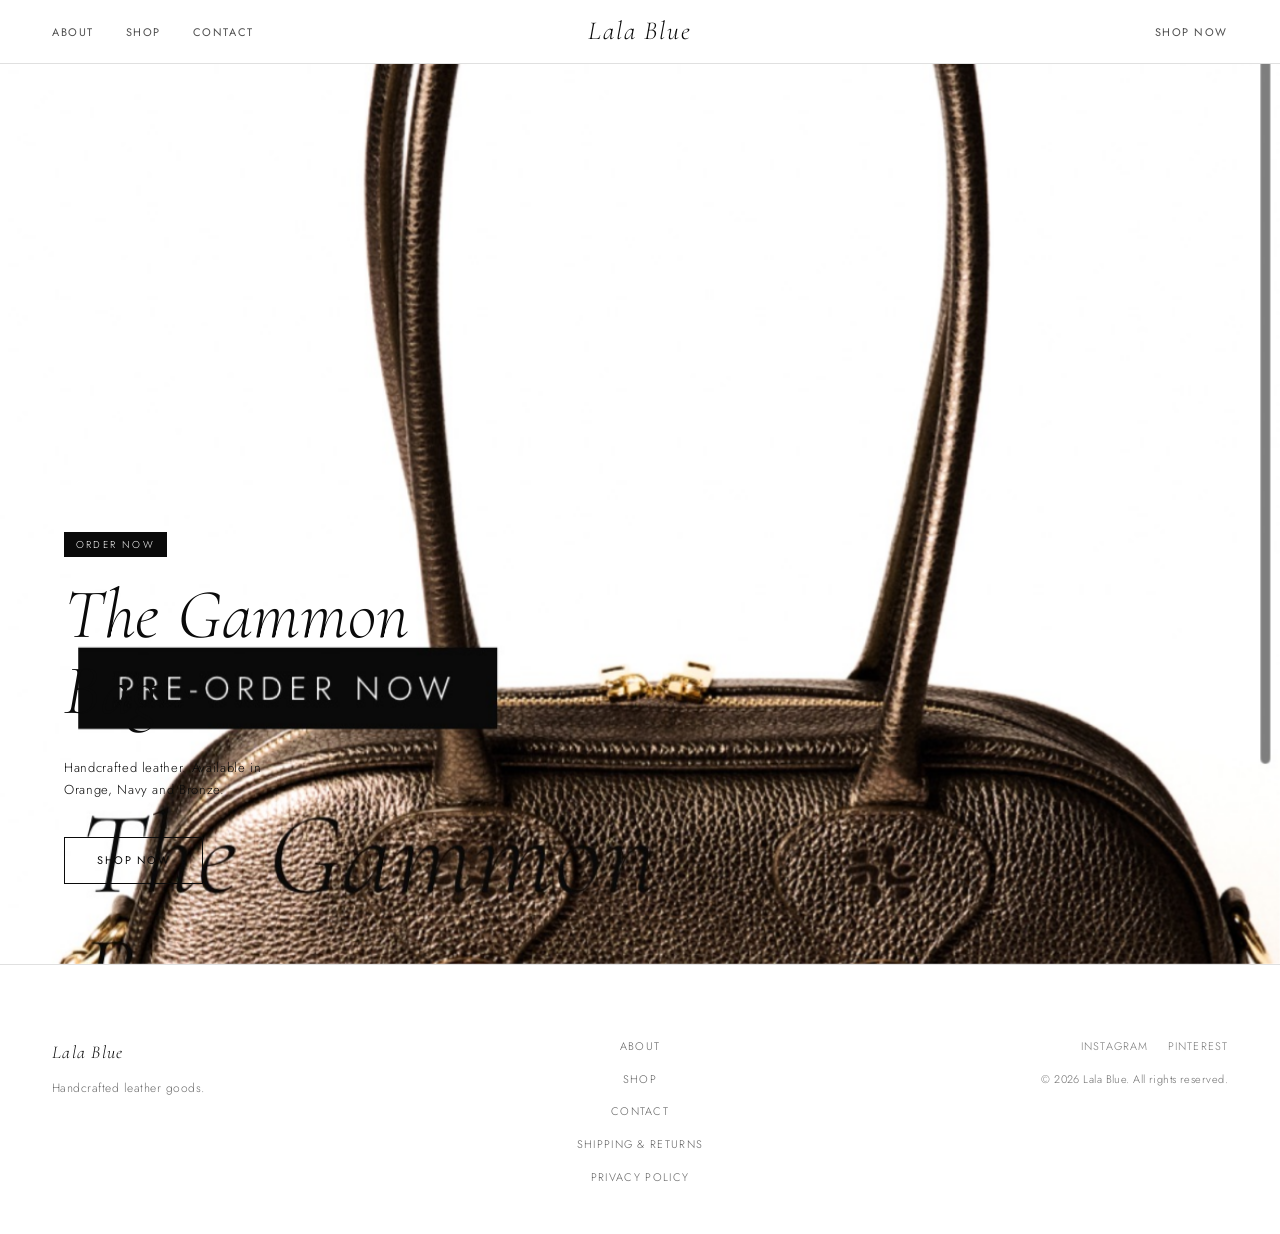
==== index.html @ 986caadf "jpg to jpeg" ====
<!DOCTYPE html>
<html lang="en">
<head>
    <meta charset="UTF-8">
    <meta name="viewport" content="width=device-width, initial-scale=1.0">
    <title>Lala Blue — The Gammon Bag</title>
    <meta name="description" content="The Gammon Bag by Lala Blue. Order now. Available in Orange, Navy and Bronze.">
    <link rel="stylesheet" href="css/base.css">
    <link rel="stylesheet" href="css/layout.css">
    <style>
        html, body { overscroll-behavior: none; }

        .logo-text {
            font-family: var(--serif);
            font-size: 26px;
            font-weight: 300;
            font-style: italic;
            letter-spacing: 0.07em;
            color: var(--text);
            transition: opacity 0.35s ease;
            white-space: nowrap;
        }
        .logo a {
            position: relative;
            display: inline-flex;
            align-items: center;
            justify-content: center;
            height: 44px;
        }
        .logo-hover-img {
            position: absolute;
            top: 50%;
            left: 50%;
            transform: translate(-50%, -50%);
            height: 72px;
            width: auto;
            object-fit: contain;
            opacity: 0;
            transition: opacity 0.35s ease;
            pointer-events: none;
        }
        .logo a:hover .logo-text      { opacity: 0; }
        .logo a:hover .logo-hover-img { opacity: 1; }

        .hero {
            position: relative;
            width: 100%;
            height: 100vh;
            min-height: 600px;
            margin-top: var(--header-h);
            overflow: hidden;
            background: var(--bg);
        }
        .hero-image {
            position: absolute;
            inset: 0;
        }
        .hero-image img {
            width: 100%;
            height: 100%;
            object-fit: cover;
            object-position: center;
            display: block;
        }
        .hero-content {
            position: absolute;
            bottom: 80px;
            left: 64px;
            color: var(--text);
            max-width: 520px;
            z-index: 2;
        }

        .newsletter { background: #ffffff !important; border-top: 1px solid var(--border) !important; border-bottom: none !important; }
        .newsletter h3 { color: var(--text) !important; }
        .newsletter p { color: var(--muted) !important; }
        .newsletter-form input { color: var(--text) !important; }
        .newsletter-form input::placeholder { color: var(--muted) !important; }
        .newsletter-form button { color: var(--text) !important; }
        .newsletter-form { border-bottom-color: var(--border) !important; }

        @media (max-width: 768px) {
                    .hero {
                height: 100svh;
            }
            .hero-content {
                bottom: 30px;
                left: 20px;
                right: 20px;
                background: rgba(255,255,255,0.85);
                padding: 16px 20px;
                backdrop-filter: blur(4px);
            }
            .hero-content h1 {
                font-size: 32px;
                margin-bottom: 10px;
            }
            .hero-content p {
                font-size: 13px;
                margin-bottom: 20px;
            }
        }
    </style>
</head>
<body>

<header class="site-header" id="site-header">
    <div class="header-inner">
        <nav class="nav-left">
            <ul>
                <li><a href="about.html">About</a></li>
                <li><a href="shop.html">Shop</a></li>
                <li><a href="contact.html">Contact</a></li>
            </ul>
        </nav>
        <div class="logo">
            <a href="index.html" aria-label="Lala Blue">
                <span class="logo-text">Lala Blue</span>
                <img src="assets/images/logo-poster.png" alt="Lala Blue" class="logo-hover-img">
            </a>
        </div>
        <nav class="nav-right">
            <ul><li><a href="shop.html">Shop Now</a></li></ul>
        </nav>
        <button class="hamburger" id="hamburger" aria-label="Menu">
            <span></span><span></span><span></span>
        </button>
    </div>
</header>

<nav class="mobile-nav" id="mobile-nav">
    <a href="about.html">About</a>
    <a href="shop.html">Shop</a>
    <a href="contact.html">Contact</a>
</nav>

<section class="hero">
    <div class="hero-image fade-in">
        <img src="assets/images/front-page.jpeg" alt="The Gammon Bag in Bronze">
    </div>
    <div class="hero-content">
        <div class="hero-label fade-up d1">Order Now</div>
        <h1 class="fade-up d2">The Gammon<br>Bag</h1>
        <p class="fade-up d3">Handcrafted leather. Available in<br>Orange, Navy and Bronze.</p>
        <a href="shop.html" class="btn fade-up d4">Shop Now</a>
    </div>
</section>

<footer class="site-footer">
    <div class="footer-inner">
        <div class="footer-brand">
            <span class="logo-text">Lala Blue</span>
            <p class="footer-tagline">Handcrafted leather goods.</p>
        </div>
        <nav class="footer-nav">
            <a href="about.html">About</a>
            <a href="shop.html">Shop</a>
            <a href="contact.html">Contact</a>
            <a href="shipping-returns.html">Shipping &amp; Returns</a>
            <a href="shipping-returns.html#privacy">Privacy Policy</a>
        </nav>
        <div class="footer-right">
            <div class="footer-social">
                <a href="https://www.instagram.com/lalablueofficial/" target="_blank" rel="noopener">Instagram</a>
                <a href="https://www.pinterest.com/lalablueofficial/" target="_blank" rel="noopener">Pinterest</a>
            </div>
            <p class="footer-copy">© 2026 Lala Blue. All rights reserved.</p>
        </div>
    </div>
</footer>

<script src="js/main.js"></script>
</body>
</html>
---- css/base.css ----
@import url('https://fonts.googleapis.com/css2?family=Cormorant+Garamond:ital,wght@0,300;0,400;1,300;1,400&family=Jost:wght@300;400;500&display=swap');
 
:root {
    --bg:          #ffffff;
    --bg-alt:      #f5f5f5;
    --bg-dark:     #0a0a0a;
    --text:        #0a0a0a;
    --text-inv:    #ffffff;
    --muted:       #6b6b6b;
    --border:      #e0e0e0;
    --border-dark: #222222;
    --accent:      #0a0a0a;
    --saffron:     #0a0a0a;
 
    --max-width: 1360px;
    --header-h:  64px;
 
    --sans:  'Jost', sans-serif;
    --serif: 'Cormorant Garamond', serif;
 
    --nav-size:   11px;
    --body-size:  15px;
    --title-size: clamp(40px, 5.5vw, 74px);
 
    --spacing-xl: 140px;
    --spacing-lg: 96px;
    --spacing-md: 56px;
    --spacing-sm: 32px;
 
    --ease: cubic-bezier(0.25, 0.46, 0.45, 0.94);
}
 
*, *::before, *::after { margin: 0; padding: 0; box-sizing: border-box; }
html { font-size: 16px; -webkit-font-smoothing: antialiased; scroll-behavior: smooth; }
 
body {
    font-family: var(--sans);
    font-weight: 300;
    background: var(--bg);
    color: var(--text);
    font-size: var(--body-size);
    line-height: 1.7;
}
 
img { width: 100%; height: 100%; display: block; object-fit: cover; }
a { text-decoration: none; color: inherit; }
ul { list-style: none; }
button, input, textarea, select { font-family: inherit; font-size: inherit; }
 
@keyframes fadeUp {
    from { opacity: 0; transform: translateY(22px); }
    to   { opacity: 1; transform: translateY(0); }
}
@keyframes fadeIn {
    from { opacity: 0; }
    to   { opacity: 1; }
}
 
.fade-up { animation: fadeUp 0.9s var(--ease) both; }
.fade-in { animation: fadeIn 1.2s var(--ease) both; }
.d1 { animation-delay: 0.08s; }
.d2 { animation-delay: 0.22s; }
.d3 { animation-delay: 0.38s; }
.d4 { animation-delay: 0.56s; }
.d5 { animation-delay: 0.72s; }
---- css/layout.css ----
.site-header {
    position: fixed; top: 0; left: 0; right: 0; z-index: 200;
    height: var(--header-h); padding: 0 52px;
    background: var(--bg); border-bottom: 1px solid var(--border);
    transition: box-shadow 0.4s var(--ease);
}
.site-header.scrolled { box-shadow: 0 1px 20px rgba(0,0,0,0.06); }
 
.header-inner {
    max-width: var(--max-width); height: 100%; margin: 0 auto;
    display: grid; grid-template-columns: 1fr auto 1fr; align-items: center;
}
 
.nav-left ul, .nav-right ul { display: flex; align-items: center; gap: 32px; }
.nav-right ul { justify-content: flex-end; }
 
.nav-left a, .nav-right a {
    font-size: var(--nav-size); font-weight: 400; letter-spacing: 0.14em;
    text-transform: uppercase; color: var(--text); opacity: 0.72; transition: opacity 0.2s;
}
.nav-left a:hover, .nav-right a:hover { opacity: 0.32; }
 
.logo { text-align: center; }
.logo-text {
    font-family: var(--serif); font-size: 22px; font-weight: 300;
    font-style: italic; letter-spacing: 0.07em; color: var(--text);
}
 
.hamburger {
    display: none; flex-direction: column; gap: 5px;
    background: none; border: none; cursor: pointer; padding: 6px;
}
.hamburger span { display: block; width: 22px; height: 1px; background: var(--text); transition: all 0.3s; }
.hamburger.open span:nth-child(1) { transform: translateY(6px) rotate(45deg); }
.hamburger.open span:nth-child(2) { opacity: 0; }
.hamburger.open span:nth-child(3) { transform: translateY(-6px) rotate(-45deg); }
 
.mobile-nav {
    display: none; position: fixed; inset: var(--header-h) 0 0 0;
    background: var(--bg); z-index: 190; flex-direction: column;
    align-items: center; justify-content: center; gap: 36px;
    border-top: 1px solid var(--border);
}
.mobile-nav.open { display: flex; }
.mobile-nav a { font-family: var(--serif); font-size: 32px; font-style: italic; font-weight: 300; letter-spacing: 0.04em; }
 
 
/* HERO */
.hero {
    position: relative; width: 100%; height: 100vh; min-height: 600px;
    margin-top: var(--header-h); overflow: hidden; background: var(--bg-alt);
}
.hero-image { position: absolute; inset: 0; }
.hero-image img { width: 100%; height: 100%; object-fit: cover; object-position: center top; }
 
.hero-content { position: absolute; bottom: 80px; left: 64px; color: var(--text); max-width: 520px; }
.hero-label {
    display: inline-block; font-size: 10px; letter-spacing: 0.22em; text-transform: uppercase;
    background: var(--text); color: var(--text-inv); padding: 4px 12px; margin-bottom: 20px;
}
.hero-content h1 {
    font-family: var(--serif); font-size: var(--title-size); font-weight: 300; font-style: italic;
    line-height: 1.08; margin-bottom: 28px; letter-spacing: 0.01em; color: var(--text);
}
.hero-content p {
    font-size: 13px; letter-spacing: 0.05em; opacity: 0.65;
    margin-bottom: 36px; color: var(--text); max-width: 340px;
}
.btn {
    display: inline-block; padding: 13px 32px; border: 1px solid var(--text);
    font-size: 11px; font-weight: 400; text-transform: uppercase; letter-spacing: 0.14em;
    color: var(--text); transition: background 0.28s var(--ease), color 0.28s var(--ease);
}
.btn:hover { background: var(--text); color: var(--text-inv); }
.btn-dark { border-color: var(--text); color: var(--text); background: transparent; }
.btn-dark:hover { background: var(--text); color: var(--text-inv); }
 
.hero-scroll {
    position: absolute; bottom: 36px; right: 52px;
    display: flex; align-items: center; gap: 12px;
    font-size: 10px; letter-spacing: 0.18em; text-transform: uppercase;
    color: var(--text); opacity: 0.4;
}
.hero-scroll::before { content: ''; display: block; width: 40px; height: 1px; background: currentColor; }
 
 
/* PRODUCT SPOTLIGHT */
.product-spotlight { padding: var(--spacing-xl) 52px; }
.spotlight-inner {
    max-width: var(--max-width); margin: 0 auto;
    display: grid; grid-template-columns: 1fr 1fr; gap: 80px; align-items: start;
}
 
.spotlight-gallery { display: grid; grid-template-columns: 1fr 1fr; gap: 12px; }
.gallery-main { grid-column: 1 / -1; aspect-ratio: 4/3; overflow: hidden; background: var(--bg-alt); }
.gallery-thumb {
    aspect-ratio: 1/1; overflow: hidden; background: var(--bg-alt);
    cursor: pointer; position: relative;
}
.gallery-thumb::after { content: ''; position: absolute; inset: 0; background: rgba(0,0,0,0); transition: background 0.3s; }
.gallery-thumb:hover::after { background: rgba(0,0,0,0.05); }
.gallery-thumb img, .gallery-main img { transition: transform 0.6s var(--ease); }
.gallery-thumb:hover img { transform: scale(1.04); }
 
.spotlight-info { position: sticky; top: calc(var(--header-h) + 48px); padding-top: 16px; }
.product-eyebrow { font-size: 10px; letter-spacing: 0.22em; text-transform: uppercase; color: var(--muted); margin-bottom: 16px; font-weight: 400; }
.product-title { font-family: var(--serif); font-size: clamp(32px, 3.5vw, 52px); font-weight: 300; font-style: italic; line-height: 1.1; margin-bottom: 12px; }
.product-price-display { font-size: 18px; font-weight: 300; letter-spacing: 0.04em; color: var(--text); margin-bottom: 32px; }
.product-desc { font-size: 14px; color: var(--muted); line-height: 1.85; margin-bottom: 40px; max-width: 420px; }
 
.details-section { margin-bottom: 40px; }
.detail-row { display: flex; justify-content: space-between; align-items: center; padding: 14px 0; border-top: 1px solid var(--border); cursor: pointer; }
.detail-row:last-child { border-bottom: 1px solid var(--border); }
.detail-label { font-size: 11px; letter-spacing: 0.12em; text-transform: uppercase; font-weight: 400; }
.detail-toggle { font-size: 18px; color: var(--muted); user-select: none; }
.detail-body { max-height: 0; overflow: hidden; transition: max-height 0.4s var(--ease), padding 0.3s; }
.detail-body.open { max-height: 600px; padding-bottom: 16px; }
.detail-body p, .detail-body li { font-size: 13px; color: var(--muted); line-height: 1.9; }
.detail-body ul { padding-left: 16px; list-style: disc; }
 
.add-to-cart {
    width: 100%; padding: 16px; background: var(--text); color: var(--text-inv);
    border: none; font-size: 11px; font-weight: 400; letter-spacing: 0.2em;
    text-transform: uppercase; cursor: pointer; transition: background 0.28s var(--ease); margin-bottom: 14px;
}
.add-to-cart:hover { background: #444; }
 
.inquiry-link {
    display: block; text-align: center; font-size: 11px; letter-spacing: 0.12em;
    text-transform: uppercase; color: var(--muted); text-decoration: underline;
    text-underline-offset: 3px; transition: color 0.2s; margin-top: 20px;
}
.inquiry-link:hover { color: var(--text); }
 
 
/* DETAIL STRIP */
.detail-strip { background: var(--bg-dark); padding: var(--spacing-md) 52px; overflow: hidden; }
.strip-inner { max-width: var(--max-width); margin: 0 auto; display: grid; grid-template-columns: repeat(3, 1fr); gap: 2px; }
.strip-item { aspect-ratio: 4/5; overflow: hidden; background: #111; position: relative; }
.strip-item img { transition: transform 0.7s var(--ease); }
.strip-item:hover img { transform: scale(1.05); }
.strip-caption { position: absolute; bottom: 24px; left: 24px; color: var(--text-inv); font-size: 11px; letter-spacing: 0.16em; text-transform: uppercase; opacity: 0.7; }
 
 
/* BRAND STORY */
.brand-story {
    padding: var(--spacing-xl) 52px; display: grid; grid-template-columns: 1fr 1fr;
    gap: 100px; align-items: center; max-width: var(--max-width); margin: 0 auto;
}
.story-eyebrow { font-size: 10px; letter-spacing: 0.22em; text-transform: uppercase; color: var(--muted); margin-bottom: 20px; }
.story-headline { font-family: var(--serif); font-size: clamp(28px, 3vw, 44px); font-weight: 300; font-style: italic; line-height: 1.2; margin-bottom: 24px; }
.story-body { font-size: 14px; color: var(--muted); line-height: 1.95; margin-bottom: 36px; }
.story-image { aspect-ratio: 3/4; overflow: hidden; background: var(--bg-alt); }
 
 
/* NEWSLETTER */
.newsletter { background: var(--bg-dark); padding: var(--spacing-lg) 52px; text-align: center; }
.newsletter-inner { max-width: 560px; margin: 0 auto; }
.newsletter h3 { font-family: var(--serif); font-size: clamp(26px, 3vw, 40px); font-weight: 300; font-style: italic; color: var(--text-inv); margin-bottom: 14px; }
.newsletter p { font-size: 13px; color: rgba(255,255,255,0.5); letter-spacing: 0.04em; margin-bottom: 40px; }
.newsletter-form { display: flex; border-bottom: 1px solid rgba(255,255,255,0.3); padding-bottom: 8px; max-width: 420px; margin: 0 auto; }
.newsletter-form input { flex: 1; border: none; outline: none; background: transparent; font-size: 13px; font-weight: 300; padding: 6px 0; color: var(--text-inv); }
.newsletter-form input::placeholder { color: rgba(255,255,255,0.35); }
.newsletter-form button { border: none; background: none; color: var(--text-inv); font-size: 11px; letter-spacing: 0.14em; text-transform: uppercase; cursor: pointer; padding-left: 20px; opacity: 0.7; transition: opacity 0.2s; white-space: nowrap; }
.newsletter-form button:hover { opacity: 1; }
 
 
/* FOOTER */
.site-footer { padding: 72px 52px 48px; border-top: 1px solid var(--border); }
.footer-inner { max-width: var(--max-width); margin: 0 auto; display: grid; grid-template-columns: 1fr 1fr 1fr; align-items: start; gap: 48px; }
.footer-brand { min-width: 0; }
.footer-brand .logo-text { font-size: 18px; }
.footer-tagline { font-size: 12px; color: var(--muted); margin-top: 10px; letter-spacing: 0.04em; }
.footer-nav { display: flex; flex-direction: column; align-items: center; gap: 14px; }
.footer-nav a { font-size: 11px; text-transform: uppercase; letter-spacing: 0.12em; opacity: 0.65; transition: opacity 0.2s; white-space: nowrap; }
.footer-nav a:hover { opacity: 1; }
.footer-right { display: flex; flex-direction: column; align-items: flex-end; gap: 14px; }
.footer-social { display: flex; gap: 20px; }
.footer-social a { font-size: 11px; letter-spacing: 0.1em; text-transform: uppercase; opacity: 0.55; transition: opacity 0.2s; }
.footer-social a:hover { opacity: 1; }
.footer-copy { font-size: 11px; color: var(--muted); letter-spacing: 0.04em; }
.footer-divider { grid-column: 1 / -1; border: none; border-top: 1px solid var(--border); margin-top: 16px; }
 
 
/* RESPONSIVE */
@media (max-width: 1100px) {
    .spotlight-inner { grid-template-columns: 1fr; gap: 48px; }
    .spotlight-info { position: static; }
    .brand-story { grid-template-columns: 1fr; gap: 48px; }
    .footer-inner { grid-template-columns: 1fr 1fr; grid-template-rows: auto auto; gap: 32px; }
    .footer-brand { grid-column: 1; grid-row: 1; }
    .footer-right  { grid-column: 2; grid-row: 1; align-items: flex-end; }
    .footer-nav    { grid-column: 1 / -1; grid-row: 2; flex-direction: row; flex-wrap: wrap; align-items: flex-start; gap: 14px 28px; }
    .footer-divider { grid-column: 1 / -1; grid-row: 3; }
}
 
@media (max-width: 768px) {
    .site-header { padding: 0 24px; }
    .nav-left { display: none; }
    .hamburger { display: flex; }
    .header-inner { grid-template-columns: auto 1fr auto; }
    .logo { justify-self: center; }
    .nav-right ul { gap: 18px; }
    .hero-content { left: 28px; bottom: 60px; }
    .hero-scroll { display: none; }
    .product-spotlight, .brand-story, .newsletter, .site-footer { padding-left: 24px; padding-right: 24px; }
    .strip-inner { grid-template-columns: 1fr; }
    .strip-item { aspect-ratio: 16/9; }
    .footer-inner { grid-template-columns: 1fr; text-align: center; }
    .footer-right { align-items: center; }
    .footer-nav { flex-direction: row; flex-wrap: wrap; justify-content: center; }
}
 
@media (max-width: 500px) {
    .spotlight-gallery { grid-template-columns: 1fr; }
    .gallery-main { aspect-ratio: 1/1; }
}
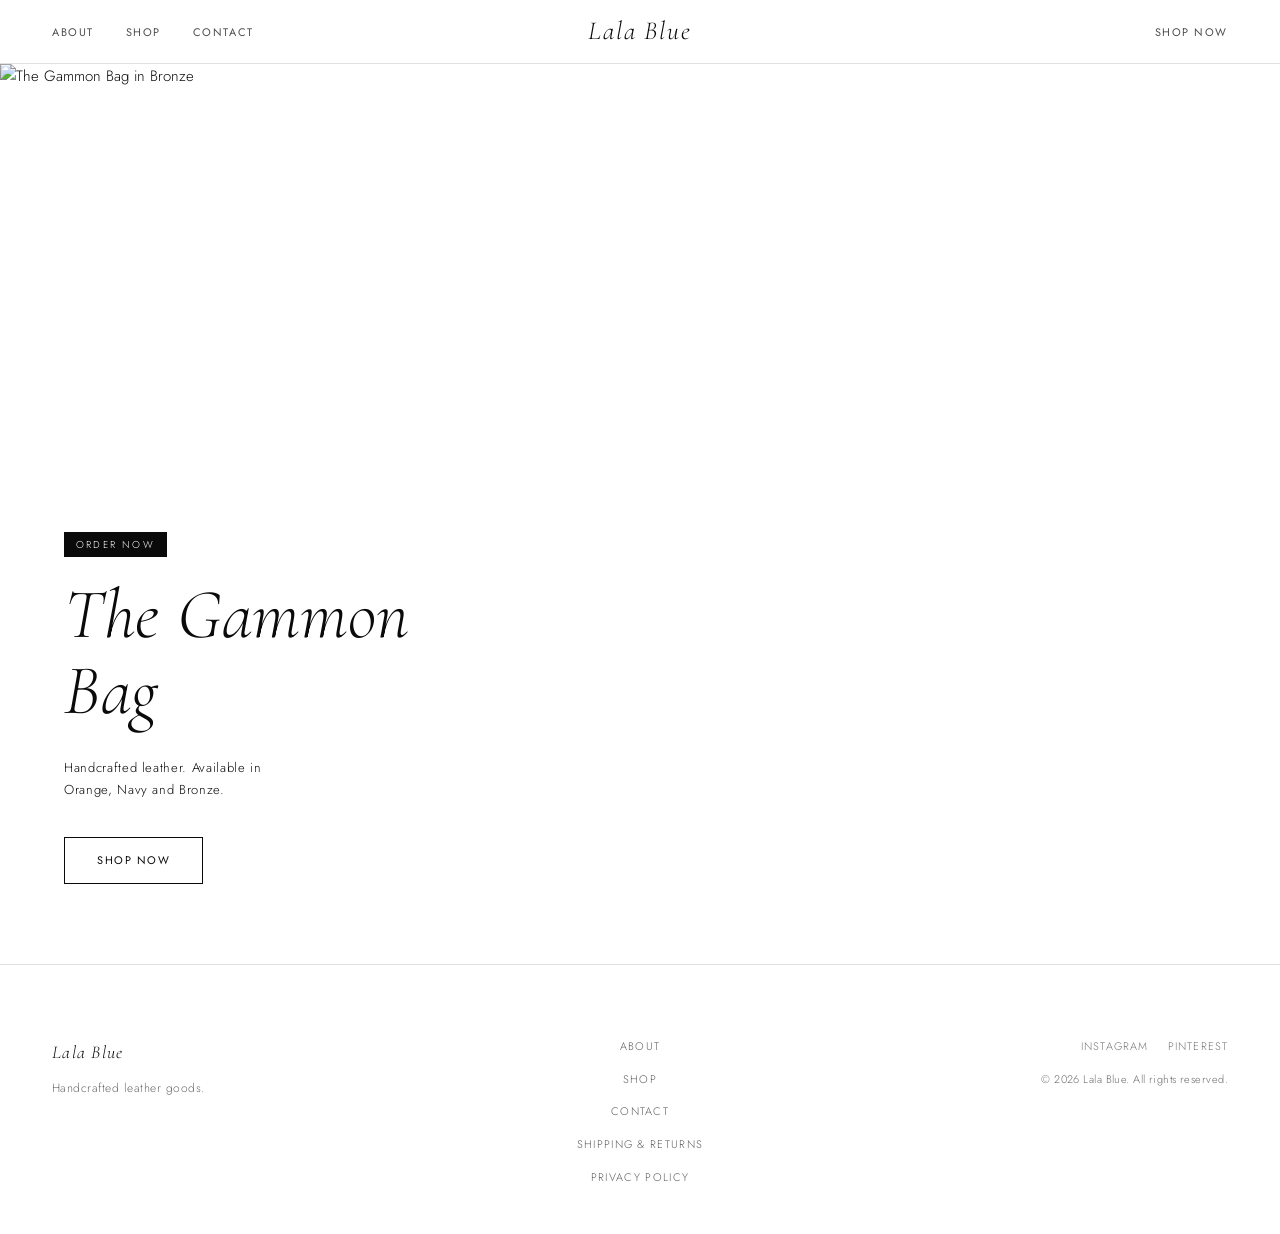
==== commit 44431dad: "jpg" ====
--- a/index.html
+++ b/index.html
@@ -136,7 +136,7 @@
 
 <section class="hero">
     <div class="hero-image fade-in">
-        <img src="assets/images/front-page.jpeg" alt="The Gammon Bag in Bronze">
+        <img src="assets/images/front-page.jpg" alt="The Gammon Bag in Bronze">
     </div>
     <div class="hero-content">
         <div class="hero-label fade-up d1">Order Now</div>
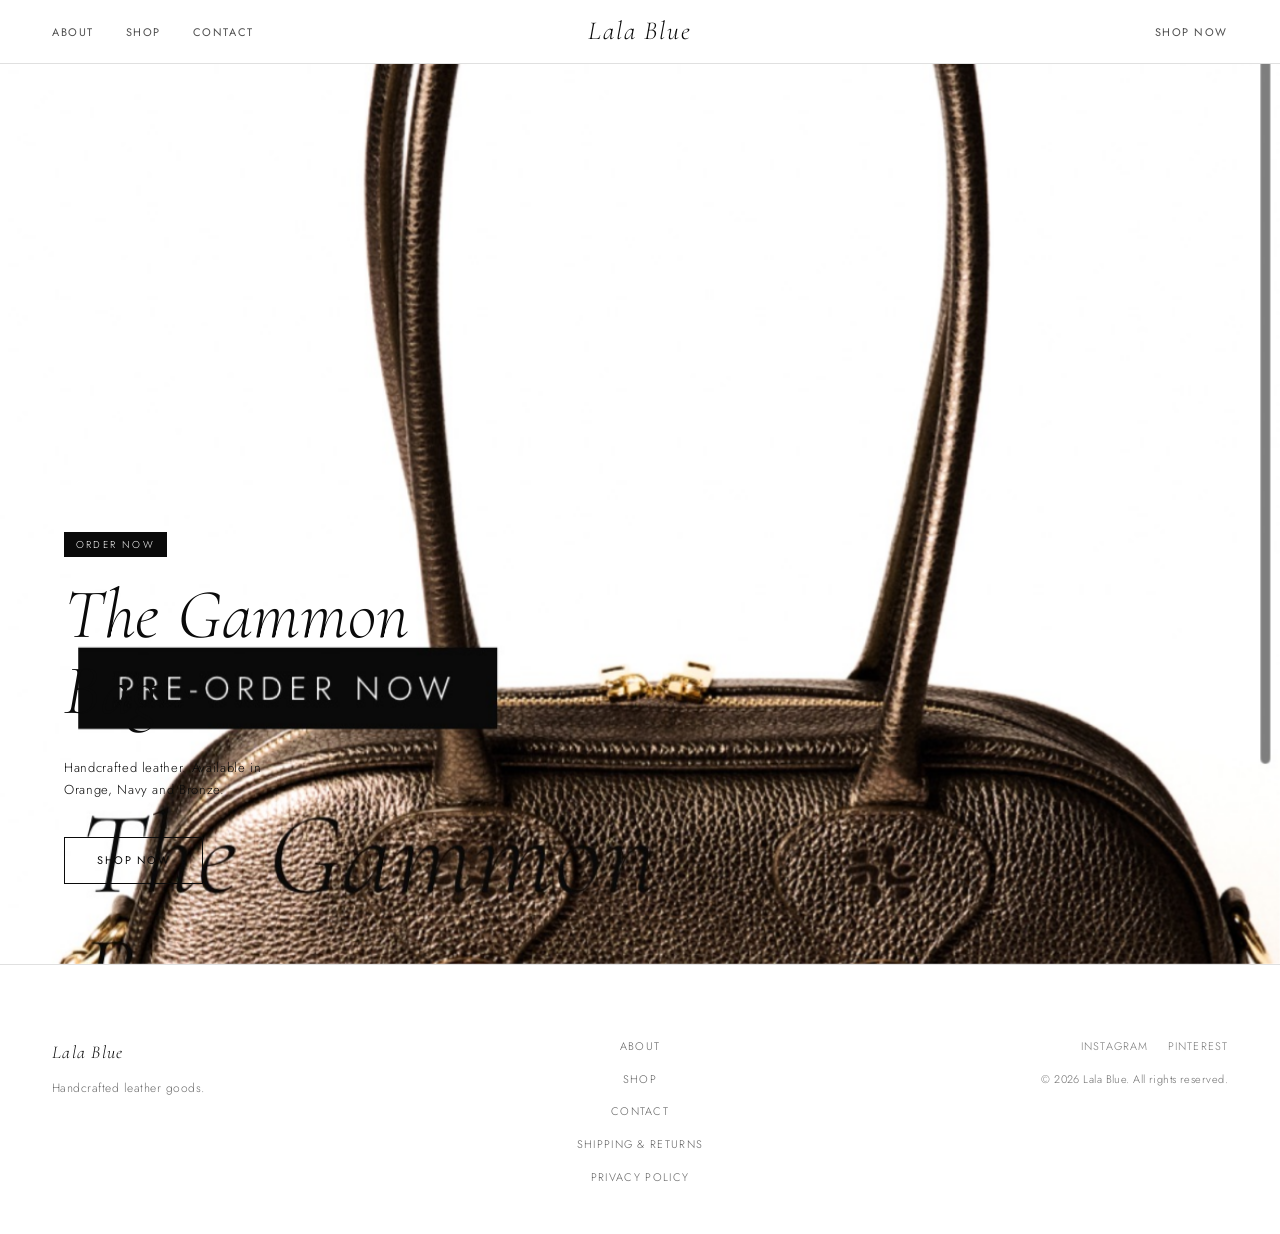
==== commit 0888731e: "jpg to jpeg - correct format" ====
--- a/index.html
+++ b/index.html
@@ -136,7 +136,7 @@
 
 <section class="hero">
     <div class="hero-image fade-in">
-        <img src="assets/images/front-page.jpg" alt="The Gammon Bag in Bronze">
+        <img src="assets/images/front-page.jpeg" alt="The Gammon Bag in Bronze">
     </div>
     <div class="hero-content">
         <div class="hero-label fade-up d1">Order Now</div>
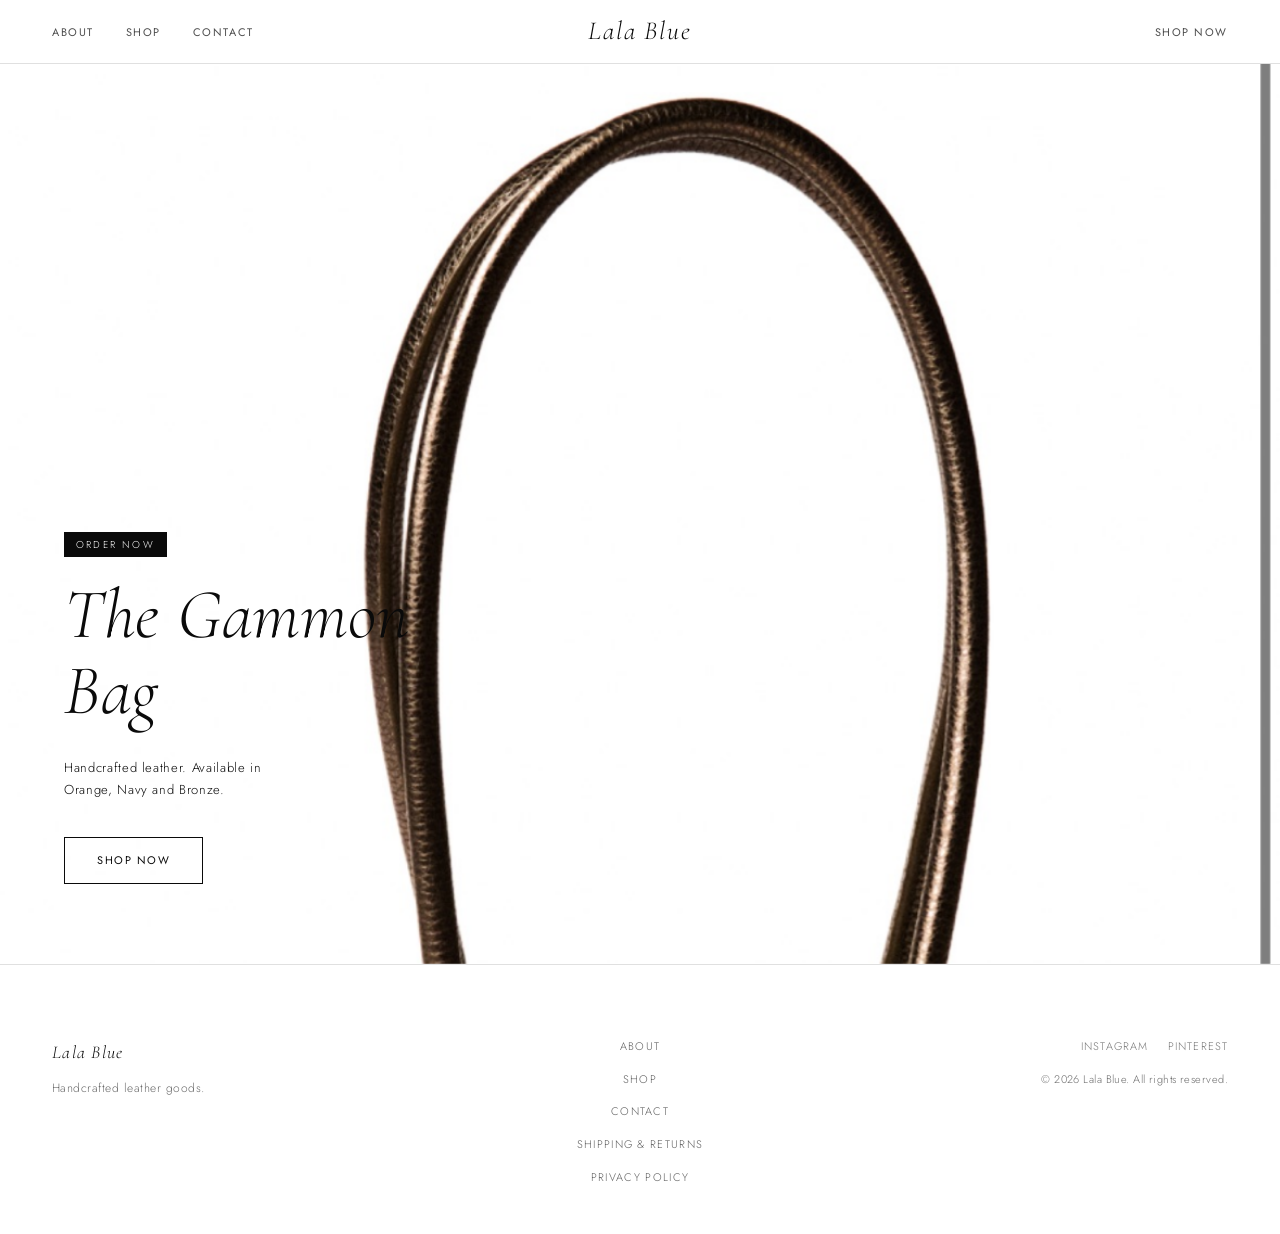
==== commit 8cfb8217: "showing more of the bag on the front-page" ====
--- a/index.html
+++ b/index.html
@@ -59,7 +59,7 @@
             width: 100%;
             height: 100%;
             object-fit: cover;
-            object-position: center;
+            object-position: center 30%;
             display: block;
         }
         .hero-content {
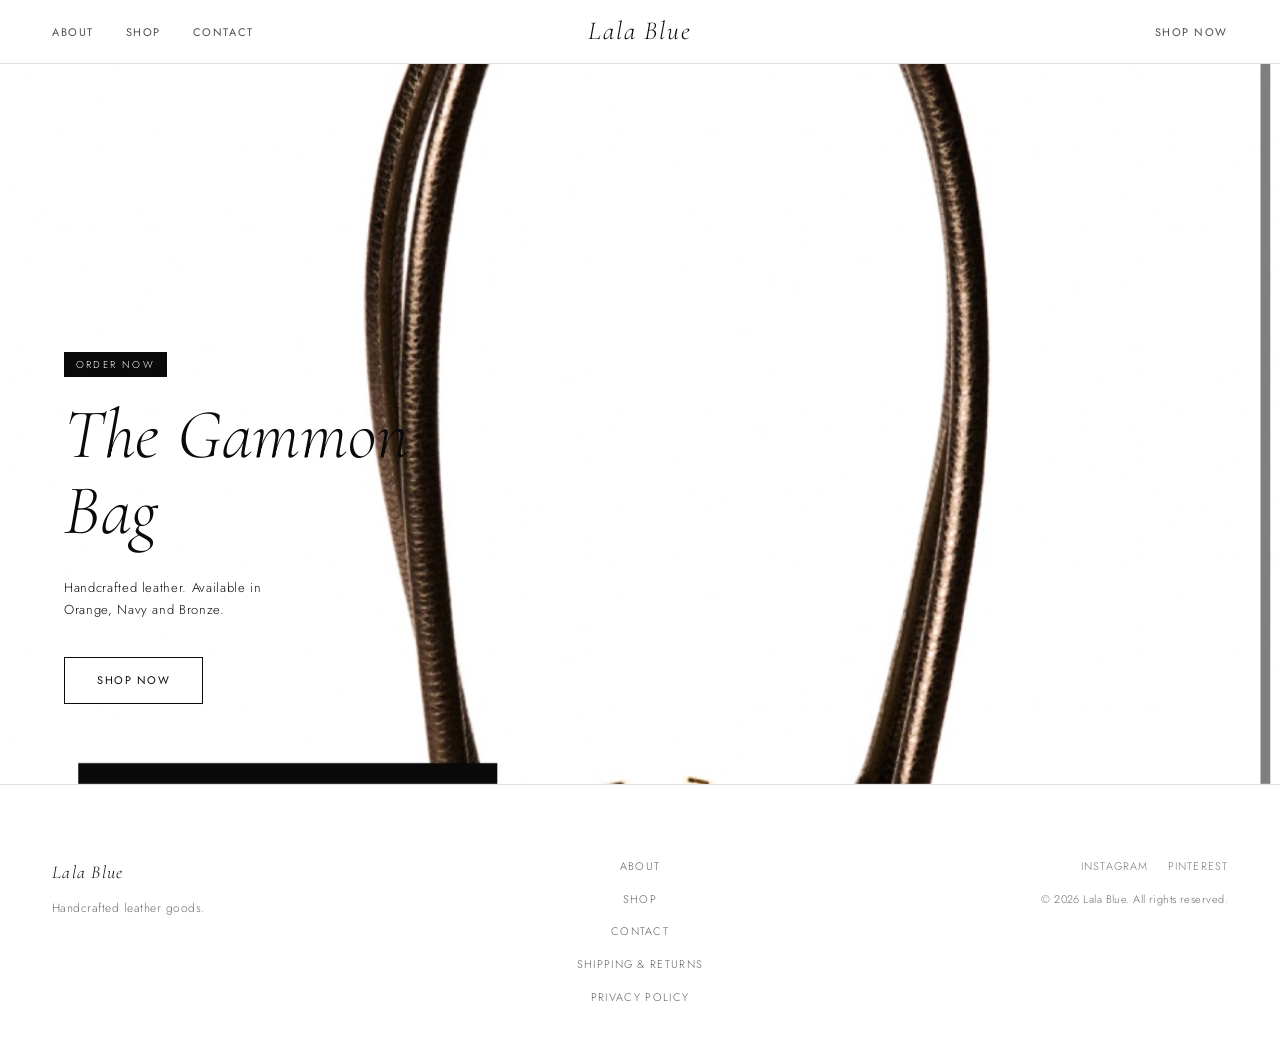
==== commit 9cd17688: "changed position" ====
--- a/index.html
+++ b/index.html
@@ -45,7 +45,7 @@
         .hero {
             position: relative;
             width: 100%;
-            height: 100vh;
+            height: 80vh;
             min-height: 600px;
             margin-top: var(--header-h);
             overflow: hidden;
@@ -59,7 +59,7 @@
             width: 100%;
             height: 100%;
             object-fit: cover;
-            object-position: center 30%;
+            object-position: center 40%;
             display: block;
         }
         .hero-content {
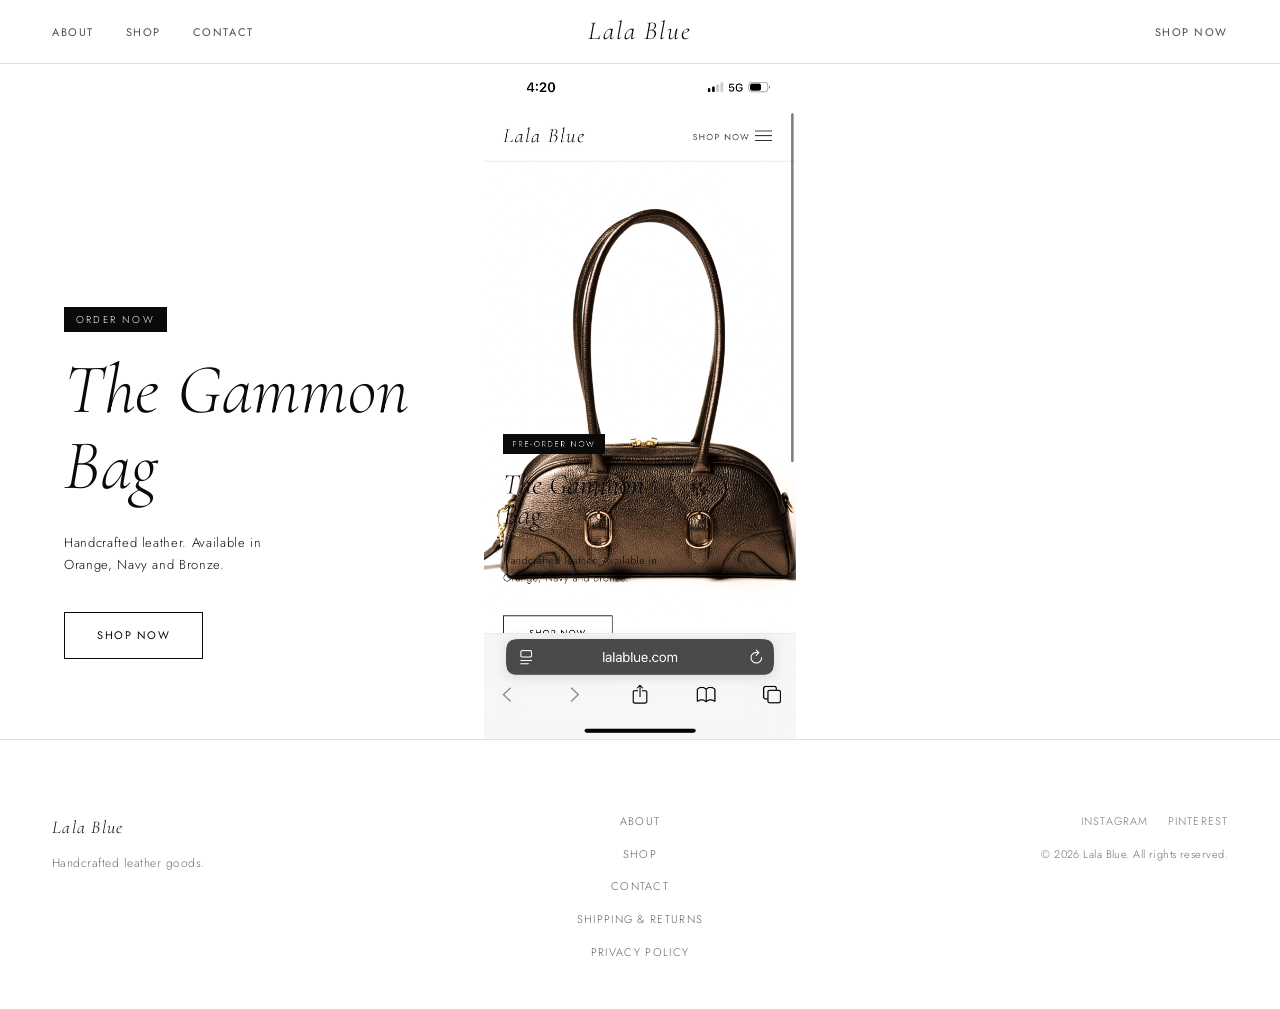
==== commit fb273dec: "final changes" ====
--- a/index.html
+++ b/index.html
@@ -45,11 +45,11 @@
         .hero {
             position: relative;
             width: 100%;
-            height: 80vh;
-            min-height: 600px;
+            height: 75vh;
+            min-height: 500px;
             margin-top: var(--header-h);
             overflow: hidden;
-            background: var(--bg);
+            background: #ffffff;
         }
         .hero-image {
             position: absolute;
@@ -58,9 +58,10 @@
         .hero-image img {
             width: 100%;
             height: 100%;
-            object-fit: cover;
-            object-position: center 40%;
+            object-fit: contain;
+            object-position: center;
             display: block;
+            background: #ffffff;
         }
         .hero-content {
             position: absolute;
